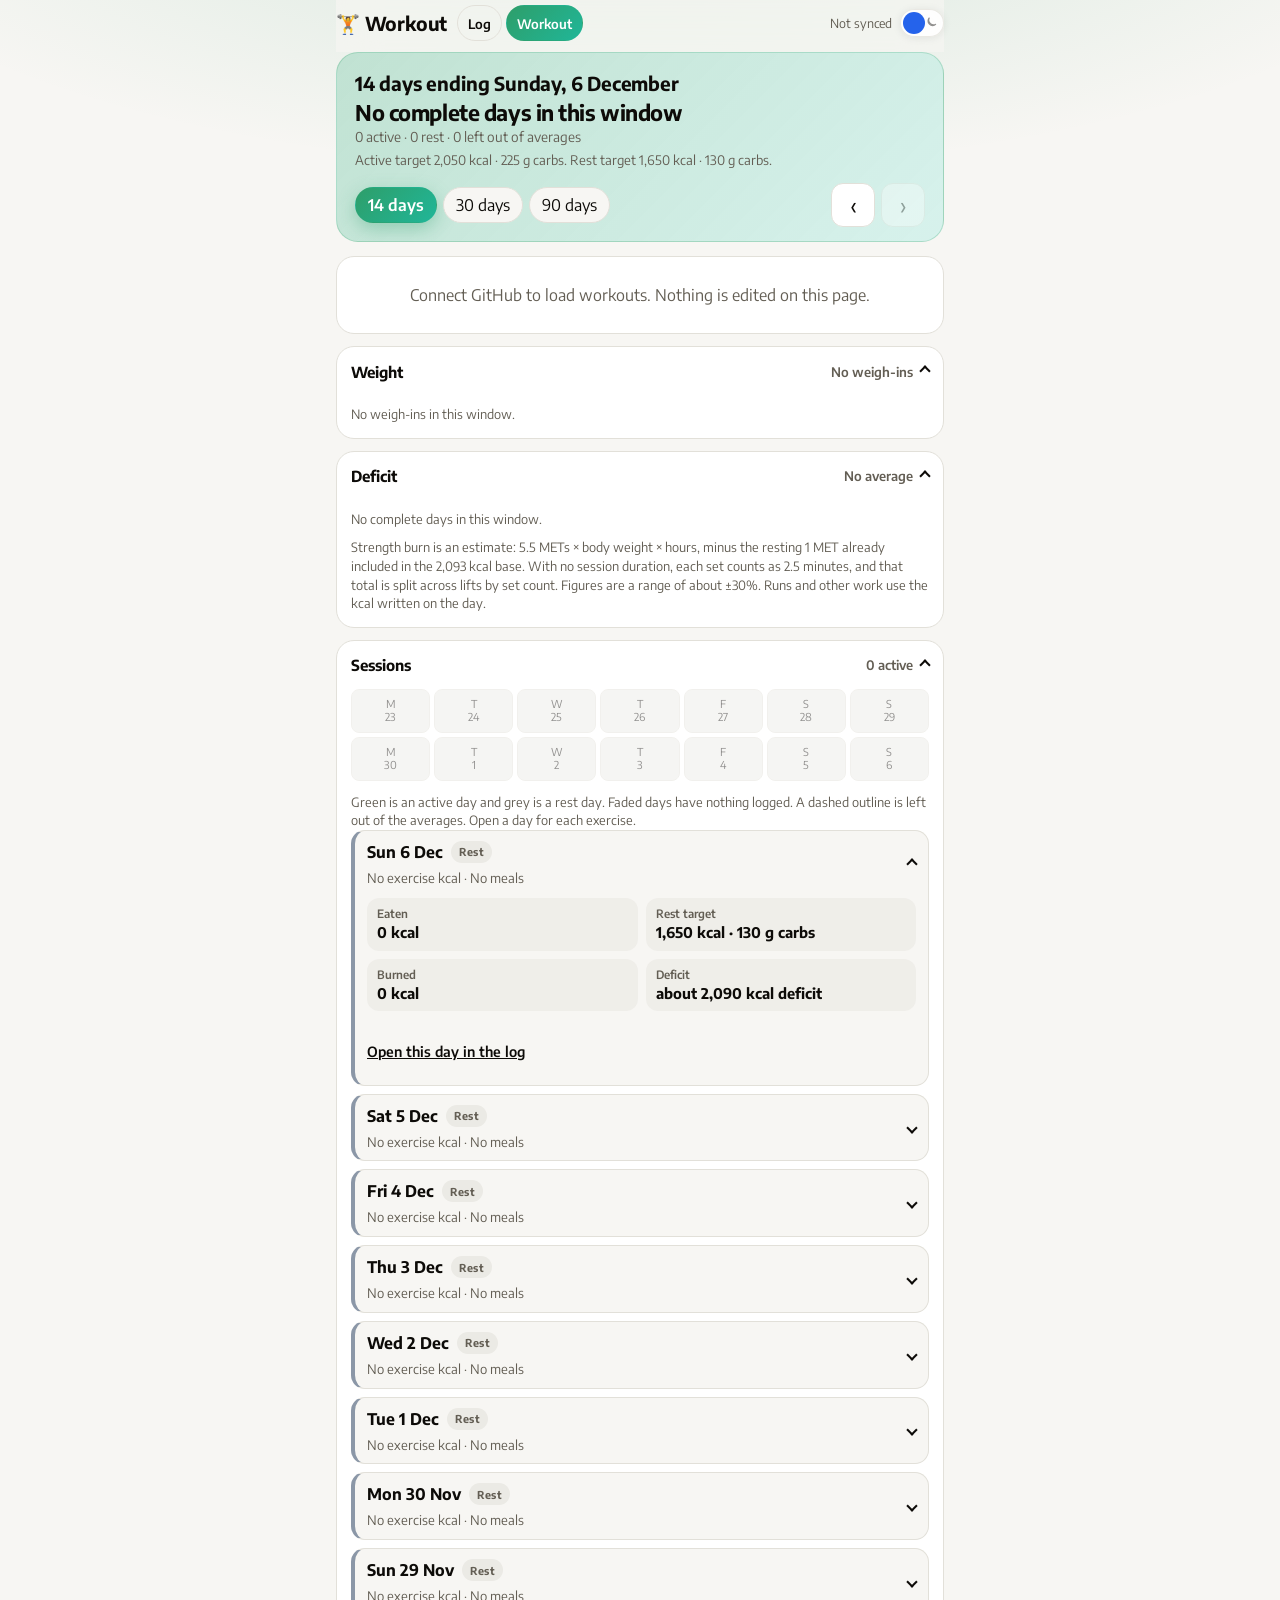
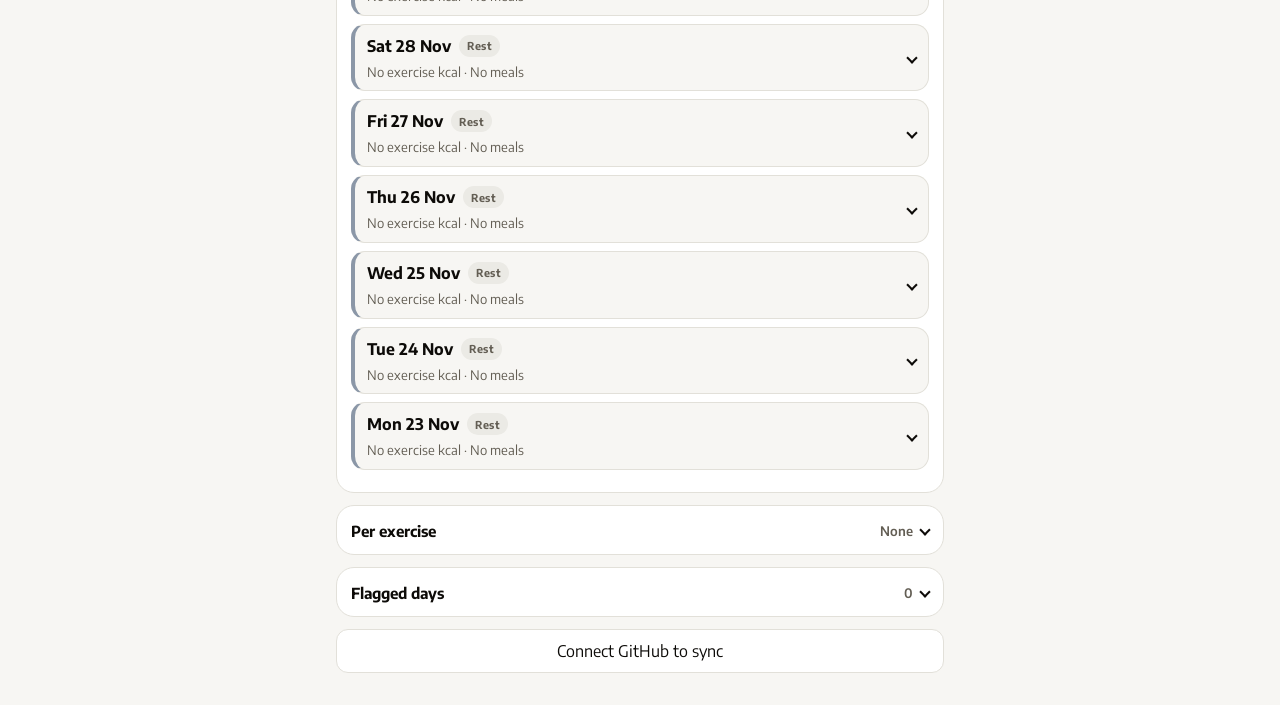
==== workout.html @ 5a5ca9d3 "Add a read-only Workout page with burn, deficit, and weight charts. Estimate strength kcal from stre" ====
<!DOCTYPE html>
<html lang="en">
<head>
  <meta charset="utf-8" />
  <meta name="viewport" content="width=device-width, initial-scale=1, viewport-fit=cover" />
  <meta name="theme-color" content="#f6f4ef" />
  <meta name="apple-mobile-web-app-capable" content="yes" />
  <meta name="apple-mobile-web-app-title" content="Workout" />
  <title>Workout</title>
  <link rel="icon" href="data:image/svg+xml,<svg xmlns='http://www.w3.org/2000/svg' viewBox='0 0 100 100'><text y='.9em' font-size='90'>🏋️</text></svg>" />
  <link rel="stylesheet" href="https://fonts.googleapis.com/css2?family=Encode+Sans:wght@400;500;600;700&display=swap" />
  <link rel="stylesheet" href="dong-ui/theme.css?v=1" />
  <link rel="stylesheet" href="styles.css?v=3" />
  <script src="dong-ui/theme.js"></script>
</head>
<body>
  <header>
    <div class="brand">
      <h1>🏋️ Workout</h1>
      <nav class="view-nav" aria-label="Sections">
        <a href="./">Log</a>
        <a href="workout.html" aria-current="page">Workout</a>
      </nav>
    </div>
    <span id="sync-label" aria-live="polite"></span>
    <button type="button" data-dong-theme-toggle aria-label="Toggle color theme"></button>
  </header>
  <p id="demo-banner" class="demo-banner" hidden>
    Sample data, shaped like the private log. This is not your nutrition file.
    <a href="workout.html">Load the GitHub log</a>
  </p>
  <section id="hero" class="hero">
    <div class="hero-text">
      <h2 id="period-label"></h2>
      <p id="remain-line"></p>
      <p id="score-line"></p>
      <p id="target-line"></p>
    </div>
    <div class="hero-foot spread">
      <div class="toggle" id="range-toggle"></div>
      <div class="period-nav">
        <button type="button" id="prev" aria-label="Earlier days">‹</button>
        <button type="button" id="today">Today</button>
        <button type="button" id="next" aria-label="Later days">›</button>
      </div>
    </div>
  </section>
  <main id="main"></main>
  <footer id="connect" hidden>
    <button type="button" id="btn-connect">Connect GitHub to sync</button>
  </footer>
  <script src="dong-ui/gh-sync.js?v=1"></script>
  <script src="core.js?v=3"></script>
  <script src="workout.js?v=1"></script>
</body>
</html>
---- dong-ui/theme.css ----
/**
 * dong-ui — CloudCLI-inspired design tokens (original reimplementation).
 * Light: warm cream. Dark: near-black. Toggle via html.dark + theme.js.
 */

:root {
  --background: 44 22% 96%;
  --foreground: 36 25% 4%;
  --card: 0 0% 100%;
  --card-foreground: 36 25% 4%;
  --popover: 0 0% 100%;
  --popover-foreground: 36 25% 4%;
  --primary: 221.2 83.2% 53.3%;
  --primary-foreground: 210 40% 98%;
  --secondary: 44 15% 91%;
  --secondary-foreground: 36 15% 18%;
  --muted: 44 15% 91%;
  --muted-foreground: 40 8% 36%;
  --accent: 44 15% 91%;
  --accent-foreground: 36 15% 18%;
  --destructive: 0 84.2% 60.2%;
  --destructive-foreground: 210 40% 98%;
  --border: 44 14% 87%;
  --input: 44 14% 87%;
  --ring: 221.2 83.2% 53.3%;
  --radius: 0.5rem;

  --bg-hex: #f6f4ef;
  --fg-hex: #0d0b08;
  --card-hex: #ffffff;
  --primary-hex: #2563eb;
  --muted-hex: #ebeae5;
  --muted-fg-hex: #5c574f;
  --border-hex: #e2e0d9;
  --theme-color: #f6f4ef;

  --nav-glass-bg: 44 22% 96% / 0.7;
  --nav-glass-blur: 20px;
  --nav-glass-saturate: 1.8;

  --font-sans: "Encode Sans", -apple-system, BlinkMacSystemFont, "Segoe UI",
    Roboto, "Helvetica Neue", Arial, sans-serif;
  --app-accent: hsl(var(--primary));

  /* Compatibility aliases for existing app CSS (do not clobber HSL tokens) */
  --bg: hsl(var(--background));
  --bg-deep: hsl(var(--secondary));
  --bg-mid: hsl(var(--secondary));
  --bg-raised: hsl(var(--card));
  --bg-card: hsl(var(--card));
  --bg-elevated: hsl(var(--secondary));
  --ink: hsl(var(--foreground));
  --text: hsl(var(--foreground));
  --text-dim: hsl(var(--muted-foreground));
  --text-mute: hsl(var(--muted-foreground));
  --muted-text: hsl(var(--muted-foreground));
  --line: hsl(var(--border));
  --surface: hsl(var(--card) / 0.85);
  --font-body: var(--font-sans);
  --font-ui: var(--font-sans);
  --font-display: var(--font-sans);

  color-scheme: light;
}

html.dark {
  --background: 0 0% 8%;
  --foreground: 40 8% 93%;
  --card: 0 0% 12%;
  --card-foreground: 40 8% 93%;
  --popover: 0 0% 12%;
  --popover-foreground: 40 8% 93%;
  --primary: 217.2 91.2% 59.8%;
  --primary-foreground: 0 0% 8%;
  --secondary: 0 0% 17%;
  --secondary-foreground: 40 8% 93%;
  --muted: 0 0% 17%;
  --muted-foreground: 0 0% 72%;
  --accent: 0 0% 17%;
  --accent-foreground: 40 8% 93%;
  --destructive: 0 62.8% 30.6%;
  --destructive-foreground: 40 8% 93%;
  --border: 0 0% 17%;
  --input: 0 0% 23%;
  --ring: 217.2 91.2% 59.8%;

  --bg-hex: #141414;
  --fg-hex: #efeeec;
  --card-hex: #1f1f1f;
  --primary-hex: #3b82f6;
  --muted-hex: #2b2b2b;
  --muted-fg-hex: #b8b8b8;
  --border-hex: #2b2b2b;
  --theme-color: #141414;

  --nav-glass-bg: 0 0% 12% / 0.55;
  --nav-glass-blur: 24px;
  --nav-glass-saturate: 1.6;

  --bg: hsl(var(--background));
  --bg-deep: hsl(0 0% 6%);
  --bg-mid: hsl(var(--secondary));
  --bg-raised: hsl(var(--card));
  --bg-card: hsl(var(--card));
  --bg-elevated: hsl(var(--secondary));
  --ink: hsl(var(--foreground));
  --text: hsl(var(--foreground));
  --text-dim: hsl(var(--muted-foreground));
  --text-mute: hsl(var(--muted-foreground));
  --muted-text: hsl(var(--muted-foreground));
  --line: hsl(var(--border));
  --surface: hsl(var(--card) / 0.9);

  color-scheme: dark;
}

*,
*::before,
*::after {
  box-sizing: border-box;
}

html {
  -webkit-text-size-adjust: 100%;
}

body {
  margin: 0;
  min-height: 100vh;
  font-family: var(--font-sans);
  color: hsl(var(--foreground));
  background: hsl(var(--background));
  -webkit-font-smoothing: antialiased;
  -moz-osx-font-smoothing: grayscale;
}

body,
div,
section,
article,
aside,
header,
footer,
nav,
main,
h1,
h2,
h3,
h4,
h5,
h6,
p,
span,
ul,
ol,
li,
table,
tr,
td,
th,
form,
label {
  transition: background-color 200ms ease-in-out, border-color 200ms ease-in-out,
    color 200ms ease-in-out;
}

@media (prefers-reduced-motion: reduce) {
  *,
  *::before,
  *::after {
    animation-duration: 0.01ms !important;
    animation-iteration-count: 1 !important;
    transition-duration: 0.01ms !important;
  }
}

.nav-glass {
  background: hsl(var(--nav-glass-bg));
  backdrop-filter: blur(var(--nav-glass-blur)) saturate(var(--nav-glass-saturate));
  -webkit-backdrop-filter: blur(var(--nav-glass-blur))
    saturate(var(--nav-glass-saturate));
}

.ui-card {
  background: hsl(var(--card));
  color: hsl(var(--card-foreground));
  border: 1px solid hsl(var(--border) / 0.7);
  border-radius: calc(var(--radius) + 4px);
  box-shadow: 0 1px 2px hsl(0 0% 0% / 0.04);
}

.ui-btn {
  display: inline-flex;
  align-items: center;
  justify-content: center;
  gap: 0.4rem;
  height: 2.5rem;
  padding: 0 1rem;
  border-radius: var(--radius);
  border: 1px solid transparent;
  font-family: var(--font-sans);
  font-size: 0.875rem;
  font-weight: 500;
  cursor: pointer;
  background: hsl(var(--primary));
  color: hsl(var(--primary-foreground));
  transition: background-color 150ms ease, border-color 150ms ease,
    transform 100ms ease;
}

.ui-btn:hover {
  filter: brightness(1.05);
}

.ui-btn:focus-visible {
  outline: none;
  box-shadow: 0 0 0 3px hsl(var(--ring) / 0.35);
}

.ui-btn-ghost {
  background: hsl(var(--secondary));
  color: hsl(var(--secondary-foreground));
  border-color: hsl(var(--border) / 0.6);
}

.dong-theme-toggle {
  position: fixed;
  top: max(0.75rem, env(safe-area-inset-top));
  right: max(0.75rem, env(safe-area-inset-right));
  z-index: 1000;
  display: inline-flex;
  align-items: center;
  justify-content: center;
  width: 2.75rem;
  height: 1.75rem;
  padding: 0;
  border: 1px solid hsl(var(--border) / 0.7);
  border-radius: 999px;
  background: hsl(var(--card) / 0.85);
  backdrop-filter: blur(12px) saturate(1.4);
  -webkit-backdrop-filter: blur(12px) saturate(1.4);
  color: hsl(var(--foreground));
  cursor: pointer;
  box-shadow: 0 1px 8px hsl(0 0% 0% / 0.08);
}

.dong-theme-toggle:focus-visible {
  outline: none;
  box-shadow: 0 0 0 3px hsl(var(--ring) / 0.35);
}

.dong-theme-toggle__track {
  position: relative;
  width: 100%;
  height: 100%;
  display: flex;
  align-items: center;
  justify-content: space-between;
  padding: 0 0.35rem;
}

.dong-theme-toggle__icon {
  width: 0.85rem;
  height: 0.85rem;
  opacity: 0.45;
}

.dong-theme-toggle__icon.is-active {
  opacity: 1;
  color: hsl(var(--primary));
}

.dong-theme-toggle__knob {
  position: absolute;
  top: 2px;
  left: 2px;
  width: calc(1.75rem - 6px);
  height: calc(1.75rem - 6px);
  border-radius: 999px;
  background: hsl(var(--primary));
  transition: transform 180ms cubic-bezier(0.4, 0, 0.2, 1);
  pointer-events: none;
}

html.dark .dong-theme-toggle__knob {
  transform: translateX(1rem);
}

.dong-topbar {
  position: sticky;
  top: 0;
  z-index: 50;
  display: flex;
  align-items: center;
  justify-content: space-between;
  gap: 0.75rem;
  min-height: 3rem;
  padding: 0.5rem 1rem;
  padding-top: max(0.5rem, env(safe-area-inset-top));
  border-bottom: 1px solid hsl(var(--border) / 0.5);
}

.dong-topbar .dong-theme-toggle {
  position: static;
}

.dong-home-link {
  display: inline-flex;
  align-items: center;
  justify-content: center;
  flex-shrink: 0;
  width: 44px;
  height: 44px;
  margin-left: auto;
  border-radius: 999px;
  color: hsl(var(--muted-foreground));
  text-decoration: none;
  transition: color 0.15s, background-color 0.15s;
}

.dong-home-link:hover,
.dong-home-link:focus-visible {
  color: hsl(var(--foreground));
  background: hsl(var(--muted-foreground) / 0.12);
}

/* App headers often push the toggle right with an auto margin; the link takes that role. */
.dong-home-link + .dong-theme-toggle {
  margin-left: 0 !important;
}
---- styles.css ----
body {
  --tint: 152 55% 40%;
  --tint2: 168 70% 42%;
  font-family: var(--font-sans);
  color: var(--ink);
  background:
    radial-gradient(1200px 420px at 50% -120px, hsl(var(--tint) / 0.16), transparent 70%),
    var(--bg);
  background-attachment: fixed;
  max-width: 640px;
  margin: 0 auto;
  padding: 0 max(16px, env(safe-area-inset-right)) 32px max(16px, env(safe-area-inset-left));
  transition: background 0.4s ease;
}

header {
  position: sticky;
  top: 0;
  z-index: 3;
  display: flex;
  align-items: center;
  flex-wrap: wrap;
  gap: 8px;
  min-height: calc(52px + env(safe-area-inset-top));
  padding-top: env(safe-area-inset-top);
  padding-bottom: 6px;
  background: hsl(var(--nav-glass-bg));
  backdrop-filter: blur(var(--nav-glass-blur)) saturate(var(--nav-glass-saturate));
  -webkit-backdrop-filter: blur(var(--nav-glass-blur)) saturate(var(--nav-glass-saturate));
}

.brand {
  display: flex;
  align-items: center;
  gap: 10px;
  min-width: 0;
}

.view-nav {
  display: flex;
  gap: 4px;
}

.view-nav a {
  display: inline-flex;
  align-items: center;
  justify-content: center;
  min-height: 36px;
  padding: 0 10px;
  border-radius: 999px;
  border: 1px solid var(--line);
  color: inherit;
  text-decoration: none;
  font-size: 0.82rem;
  font-weight: 600;
}

.view-nav a[aria-current="page"] {
  background: linear-gradient(135deg, hsl(var(--tint)), hsl(var(--tint2)));
  color: #fff;
  border-color: transparent;
}

header h1 {
  margin: 0;
  font-size: 1.2rem;
  font-weight: 700;
  letter-spacing: -0.01em;
}

#sync-label {
  flex: 1;
  min-width: 0;
  text-align: right;
  font-size: 0.78rem;
  color: var(--text-dim);
  white-space: nowrap;
  overflow: hidden;
  text-overflow: ellipsis;
}

header [data-dong-theme-toggle] {
  position: static;
  flex-shrink: 0;
}

.hero {
  position: relative;
  overflow: hidden;
  border-radius: 22px;
  padding: 18px 18px 14px;
  margin: 0 0 14px;
  background:
    linear-gradient(135deg, hsl(var(--tint) / 0.3), hsl(var(--tint2) / 0.18)),
    var(--bg-card);
  border: 1px solid hsl(var(--tint) / 0.25);
}

.hero-top {
  display: flex;
  align-items: center;
  gap: 14px;
}

.hero-text { min-width: 0; }

#period-label {
  margin: 0;
  font-size: 1.2rem;
  font-weight: 700;
  letter-spacing: -0.01em;
}

#remain-line {
  margin: 4px 0 0;
  font-size: 1.35rem;
  font-weight: 700;
  letter-spacing: -0.02em;
}

#score-line {
  margin: 2px 0 0;
  font-size: 0.85rem;
  color: var(--text-dim);
}

.hero-foot {
  display: flex;
  align-items: center;
  justify-content: flex-end;
  gap: 10px;
  margin-top: 14px;
}

#ring.ring {
  --p: 0;
  width: 112px;
  height: 112px;
  flex-shrink: 0;
  border-radius: 50%;
  background: conic-gradient(#f4f7f2 calc(var(--p) * 1%), hsl(0 0% 100% / 0.22) 0);
  -webkit-mask: radial-gradient(circle, transparent 68%, #000 70%);
  mask: radial-gradient(circle, transparent 68%, #000 70%);
}

#ring.over {
  background: conic-gradient(hsl(4 85% 62%) calc(var(--p) * 1%), hsl(0 0% 100% / 0.22) 0);
}

.period-nav {
  display: flex;
  gap: 6px;
}

#prev,
#next,
#today {
  min-width: 44px;
  min-height: 44px;
  border-radius: 12px;
  border: 1px solid var(--line);
  background: var(--bg-card);
  color: inherit;
  font: inherit;
  font-size: 1rem;
  padding: 0 12px;
  cursor: pointer;
}

#prev,
#next {
  font-size: 1.4rem;
  line-height: 1;
}

#prev:disabled,
#next:disabled {
  opacity: 0.35;
  cursor: default;
}

.card {
  background: var(--bg-card);
  border: 1px solid var(--line);
  border-radius: 18px;
  padding: 14px 16px;
  margin: 0 0 12px;
}

.card h3 {
  margin: 0 0 10px;
  font-size: 0.95rem;
  font-weight: 700;
}

.card.empty {
  text-align: center;
  color: var(--text-dim);
  padding: 28px 16px;
}

.card.note p {
  margin: 0;
  line-height: 1.45;
}

.macros {
  display: grid;
  grid-template-columns: 1fr;
  gap: 12px;
}

.macro .name {
  font-size: 0.82rem;
  font-weight: 600;
  color: var(--text-dim);
}

.macro .nums {
  margin: 2px 0 6px;
  font-size: 0.92rem;
  white-space: nowrap;
}

.macro .bar {
  display: block;
  height: 8px;
  border-radius: 99px;
  background: hsl(var(--muted));
  overflow: hidden;
}

.macro .bar > i {
  display: block;
  height: 100%;
  width: 0;
  border-radius: inherit;
  background: hsl(var(--tint));
}

.macro.over .bar > i {
  background: hsl(4 80% 56%);
}

.meal-head {
  display: flex;
  justify-content: space-between;
  align-items: baseline;
  gap: 8px;
}

.meal-head h4 {
  margin: 0;
  font-size: 1rem;
  font-weight: 600;
}

.item,
.ex-row {
  display: grid;
  grid-template-columns: 1fr auto auto;
  gap: 8px;
  padding: 6px 0;
  border-top: 1px solid var(--line);
  font-size: 0.92rem;
}

.item .qty,
.item .kcal,
.ex-row .kcal {
  color: var(--text-dim);
}

.chart .guide {
  stroke: var(--text-dim);
}

.toggle {
  display: flex;
  gap: 6px;
  margin: 0 0 10px;
}

.toggle button {
  font: inherit;
  border: 1px solid var(--line);
  background: var(--bg);
  color: inherit;
  border-radius: 999px;
  padding: 6px 12px;
  min-height: 36px;
  cursor: pointer;
}

.toggle button.on {
  background: linear-gradient(135deg, hsl(var(--tint)), hsl(var(--tint2)));
  color: #fff;
  border-color: transparent;
  font-weight: 600;
  box-shadow: 0 6px 18px hsl(var(--tint) / 0.35);
}

.chart-label {
  margin: 12px 0 4px;
  font-size: 0.78rem;
  font-weight: 600;
  color: var(--text-dim);
}

.chart svg {
  width: 100%;
  height: auto;
  display: block;
}

ul.insights {
  margin: 0;
  padding-left: 1.1rem;
}

ul.insights li {
  margin: 0.3rem 0;
}

.heat-head {
  display: grid;
  grid-template-columns: repeat(7, 1fr);
  gap: 4px;
  margin-bottom: 4px;
  font-size: 0.72rem;
  color: var(--text-dim);
  text-align: center;
}

.heat {
  display: grid;
  grid-template-columns: repeat(7, 1fr);
  gap: 4px;
}

.heat a {
  aspect-ratio: 1;
  border-radius: 8px;
  display: flex;
  align-items: center;
  justify-content: center;
  text-decoration: none;
  color: inherit;
  font-size: 0.75rem;
  background: hsl(var(--muted));
}

.heat a.green {
  background: hsl(152 55% 40% / 0.85);
  color: #fff;
}

.heat a.yellow {
  background: hsl(42 90% 52% / 0.9);
  color: #1a1a1a;
}

.heat a.red {
  background: hsl(4 75% 55% / 0.85);
  color: #fff;
}

.heat a.grey {
  background: hsl(var(--muted));
}

.heat a.out {
  opacity: 0.35;
}

.heat a.partial {
  background: hsl(42 80% 52% / 0.55);
  color: #1a1a1a;
}

.heat a.today {
  outline: 2px solid hsl(var(--tint));
  outline-offset: 1px;
}

#connect {
  margin-top: 8px;
  padding-bottom: env(safe-area-inset-bottom);
}

#connect[hidden] {
  display: none;
}

#btn-connect {
  width: 100%;
  min-height: 44px;
  font: inherit;
  border-radius: 12px;
  border: 1px solid var(--line);
  background: var(--bg-card);
  color: inherit;
  cursor: pointer;
}

button:focus-visible,
.toggle button:focus-visible,
.view-nav a:focus-visible,
.fold > summary:focus-visible,
.session > summary:focus-visible,
.day-strip button:focus-visible {
  outline: 2px solid hsl(var(--tint));
  outline-offset: 2px;
}

.hero-foot.spread {
  justify-content: space-between;
  flex-wrap: wrap;
}

.hero-foot .toggle {
  margin: 0;
}

#target-line {
  margin: 6px 0 0;
  font-size: 0.82rem;
  color: var(--text-dim);
  line-height: 1.4;
}

.demo-banner {
  margin: 0 0 12px;
  padding: 10px 12px;
  border-radius: 12px;
  background: hsl(42 90% 52% / 0.2);
  border: 1px solid hsl(42 80% 46% / 0.45);
  font-size: 0.85rem;
  line-height: 1.4;
}

.demo-banner a {
  color: inherit;
  font-weight: 600;
}

.fold {
  background: var(--bg-card);
  border: 1px solid var(--line);
  border-radius: 18px;
  margin: 0 0 12px;
}

.fold > summary,
.session > summary {
  list-style: none;
  cursor: pointer;
}

.fold > summary::-webkit-details-marker,
.session > summary::-webkit-details-marker {
  display: none;
}

.fold > summary::marker,
.session > summary::marker {
  content: "";
}

.fold > summary {
  display: flex;
  align-items: center;
  gap: 8px;
  min-height: 48px;
  padding: 12px 14px;
}

.fold-title {
  font-size: 0.95rem;
  font-weight: 700;
}

.fold-aside {
  margin-left: auto;
  max-width: 58%;
  color: var(--text-dim);
  font-size: 0.82rem;
  font-weight: 600;
  text-align: right;
  overflow-wrap: anywhere;
}

.fold-body {
  padding: 0 14px 14px;
}

.chev {
  width: 8px;
  height: 8px;
  border-right: 2px solid currentColor;
  border-bottom: 2px solid currentColor;
  transform: rotate(45deg);
  flex: 0 0 auto;
}

details[open] > summary .chev {
  transform: rotate(-135deg);
}

.method,
.hint {
  margin: 10px 0 0;
  color: var(--text-dim);
  font-size: 0.8rem;
  line-height: 1.45;
}

.legend {
  display: flex;
  flex-wrap: wrap;
  gap: 8px 14px;
  margin: 8px 0 0;
  padding: 0;
  list-style: none;
  font-size: 0.78rem;
  color: var(--text-dim);
}

.legend i {
  display: inline-block;
  width: 16px;
  height: 4px;
  margin-right: 6px;
  border-radius: 99px;
  vertical-align: middle;
}

.legend .swatch-weight { background: hsl(152 55% 40%); }
.legend .swatch-average { background: hsl(221 83% 53%); }
.legend .swatch-start { background: hsl(42 80% 46%); }
.legend .swatch-goal { background: hsl(4 70% 52%); }
.legend .swatch-deficit { background: hsl(152 55% 40%); }
.legend .swatch-surplus { background: hsl(4 75% 55%); }

.chart text {
  fill: var(--text-dim);
  font-size: 11px;
  font-family: var(--font-sans);
}

.chart .weigh-line { stroke: hsl(152 55% 40%); }
.chart .average-line { stroke: hsl(221 83% 53%); }
.chart .start-line { stroke: hsl(42 80% 46%); }
.chart .goal-line { stroke: hsl(4 70% 52%); }
.chart .weigh-dot { fill: hsl(152 55% 40%); }
.chart .bar-deficit { fill: hsl(152 55% 40%); }
.chart .bar-surplus { fill: hsl(4 75% 55%); }
.chart .zero-line { stroke: var(--text-dim); }

.day-strip {
  display: grid;
  grid-template-columns: repeat(7, 1fr);
  gap: 4px;
  margin: 0 0 12px;
}

.day-strip button {
  min-height: 44px;
  border-radius: 8px;
  border: 1px solid var(--line);
  background: hsl(var(--muted));
  color: inherit;
  font: inherit;
  font-size: 0.68rem;
  line-height: 1.15;
  padding: 4px 2px;
  cursor: pointer;
}

.day-strip button.active-day {
  background: hsl(152 55% 40% / 0.9);
  color: #fff;
  border-color: transparent;
}

.day-strip button.rest-day {
  background: hsl(215 16% 70% / 0.35);
}

.day-strip button.gap-day {
  opacity: 0.45;
}

.day-strip button.left-out {
  outline: 2px dashed hsl(42 80% 46%);
  outline-offset: -3px;
}

.session {
  border: 1px solid var(--line);
  border-radius: 14px;
  margin: 0 0 8px;
  background: var(--bg);
  scroll-margin-top: 112px;
}

.session.training { border-left: 4px solid hsl(152 55% 40%); }
.session.rest { border-left: 4px solid hsl(215 14% 60%); }

.session > summary {
  display: flex;
  align-items: center;
  gap: 8px;
  min-height: 48px;
  padding: 10px 12px;
}

.session-main {
  flex: 1;
  min-width: 0;
  display: flex;
  flex-wrap: wrap;
  gap: 6px 8px;
  align-items: center;
}

.session-date {
  font-weight: 700;
}

.session-meta {
  flex: 1 0 100%;
  color: var(--text-dim);
  font-size: 0.82rem;
  line-height: 1.35;
}

.session-body {
  padding: 0 12px 12px;
}

.badge {
  display: inline-flex;
  align-items: center;
  min-height: 22px;
  padding: 0 8px;
  border-radius: 999px;
  font-size: 0.68rem;
  font-weight: 700;
  letter-spacing: 0.02em;
}

.badge.active {
  background: hsl(152 55% 40% / 0.18);
  color: hsl(152 45% 26%);
}

.badge.rest {
  background: hsl(var(--muted));
  color: var(--text-dim);
}

.badge.flag {
  background: hsl(42 80% 50% / 0.28);
  color: inherit;
}

html.dark .badge.active {
  color: hsl(152 55% 74%);
}

.stats {
  display: grid;
  grid-template-columns: 1fr 1fr;
  gap: 8px;
  margin: 2px 0 10px;
}

.stat {
  background: hsl(var(--muted) / 0.65);
  border-radius: 12px;
  padding: 8px 10px;
  min-width: 0;
}

.stat-label {
  display: block;
  font-size: 0.72rem;
  color: var(--text-dim);
  font-weight: 600;
}

.stat-value {
  display: block;
  margin-top: 2px;
  font-size: 0.92rem;
  font-weight: 700;
  line-height: 1.3;
}

.lift {
  padding: 8px 0;
  border-top: 1px solid var(--line);
}

.lift-head {
  display: flex;
  justify-content: space-between;
  align-items: baseline;
  gap: 8px;
  font-size: 0.92rem;
}

.lift-head .kcal,
.sets {
  color: var(--text-dim);
}

.sets {
  margin: 4px 0 0;
  font-size: 0.82rem;
  line-height: 1.4;
}

.subhead {
  margin: 12px 0 4px;
  font-size: 0.78rem;
  font-weight: 700;
  color: var(--text-dim);
}

.break-row,
.flag-row {
  display: flex;
  justify-content: space-between;
  align-items: baseline;
  gap: 8px;
  padding: 8px 0;
  border-top: 1px solid var(--line);
  font-size: 0.92rem;
}

.flag-row a {
  color: inherit;
  font-weight: 600;
}

.break-meta,
.flag-row span {
  color: var(--text-dim);
  font-size: 0.8rem;
  text-align: right;
}

.log-link {
  display: inline-flex;
  align-items: center;
  min-height: 44px;
  margin-top: 8px;
  color: inherit;
  font-weight: 600;
  font-size: 0.88rem;
}

@media (max-width: 560px) {
  .brand {
    flex: 1 0 100%;
    flex-wrap: wrap;
  }

  .view-nav {
    flex: 1 0 100%;
  }

  .view-nav a {
    flex: 1;
    min-height: 44px;
  }
}

@media (min-width: 480px) {
  .macros {
    grid-template-columns: repeat(3, 1fr);
  }
}

@media (prefers-reduced-motion: reduce) {
  * { transition: none !important; }
}
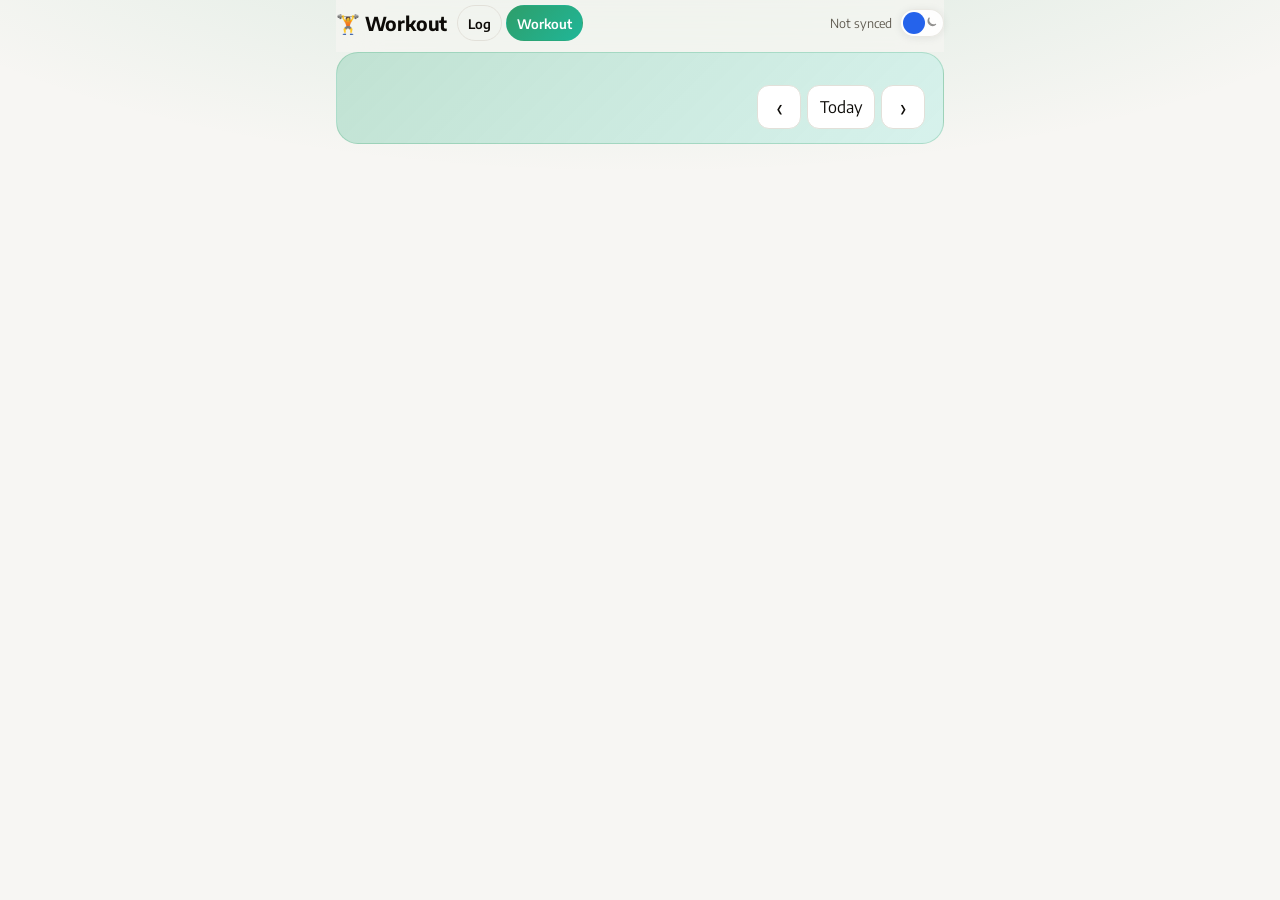
==== commit 93d23506: "Keep incomplete days out of the deficit figure and sharpen chart contrast. A partial or meal-less da" ====
--- a/workout.html
+++ b/workout.html
@@ -10,7 +10,7 @@
   <link rel="icon" href="data:image/svg+xml,<svg xmlns='http://www.w3.org/2000/svg' viewBox='0 0 100 100'><text y='.9em' font-size='90'>🏋️</text></svg>" />
   <link rel="stylesheet" href="https://fonts.googleapis.com/css2?family=Encode+Sans:wght@400;500;600;700&display=swap" />
   <link rel="stylesheet" href="dong-ui/theme.css?v=1" />
-  <link rel="stylesheet" href="styles.css?v=3" />
+  <link rel="stylesheet" href="styles.css?v=4" />
   <script src="dong-ui/theme.js"></script>
 </head>
 <body>
@@ -51,6 +51,6 @@
   </footer>
   <script src="dong-ui/gh-sync.js?v=1"></script>
   <script src="core.js?v=3"></script>
-  <script src="workout.js?v=1"></script>
+  <script src="workout.js?v=2"></script>
 </body>
 </html>
--- a/styles.css
+++ b/styles.css
@@ -548,14 +548,23 @@
   font-family: var(--font-sans);
 }
 
-.chart .weigh-line { stroke: hsl(152 55% 40%); }
-.chart .average-line { stroke: hsl(221 83% 53%); }
-.chart .start-line { stroke: hsl(42 80% 46%); }
-.chart .goal-line { stroke: hsl(4 70% 52%); }
-.chart .weigh-dot { fill: hsl(152 55% 40%); }
-.chart .bar-deficit { fill: hsl(152 55% 40%); }
-.chart .bar-surplus { fill: hsl(4 75% 55%); }
+.chart .weigh-line { stroke: hsl(152 55% 36%); }
+.chart .average-line { stroke: hsl(221 83% 48%); }
+.chart .start-line { stroke: hsl(42 80% 42%); }
+.chart .goal-line { stroke: hsl(4 70% 48%); }
+.chart .weigh-dot { fill: hsl(152 55% 36%); }
+.chart .bar-deficit { fill: hsl(152 55% 38%); }
+.chart .bar-surplus { fill: hsl(4 75% 52%); }
 .chart .zero-line { stroke: var(--text-dim); }
+
+html.dark .chart .weigh-line,
+html.dark .chart .weigh-dot { stroke: hsl(152 52% 64%); fill: hsl(152 52% 64%); }
+html.dark .chart .weigh-line { fill: none; }
+html.dark .chart .average-line { stroke: hsl(217 92% 72%); }
+html.dark .chart .start-line { stroke: hsl(42 90% 64%); }
+html.dark .chart .goal-line { stroke: hsl(4 85% 68%); }
+html.dark .chart .bar-deficit { fill: hsl(152 48% 46%); }
+html.dark .chart .bar-surplus { fill: hsl(4 75% 58%); }
 
 .day-strip {
   display: grid;
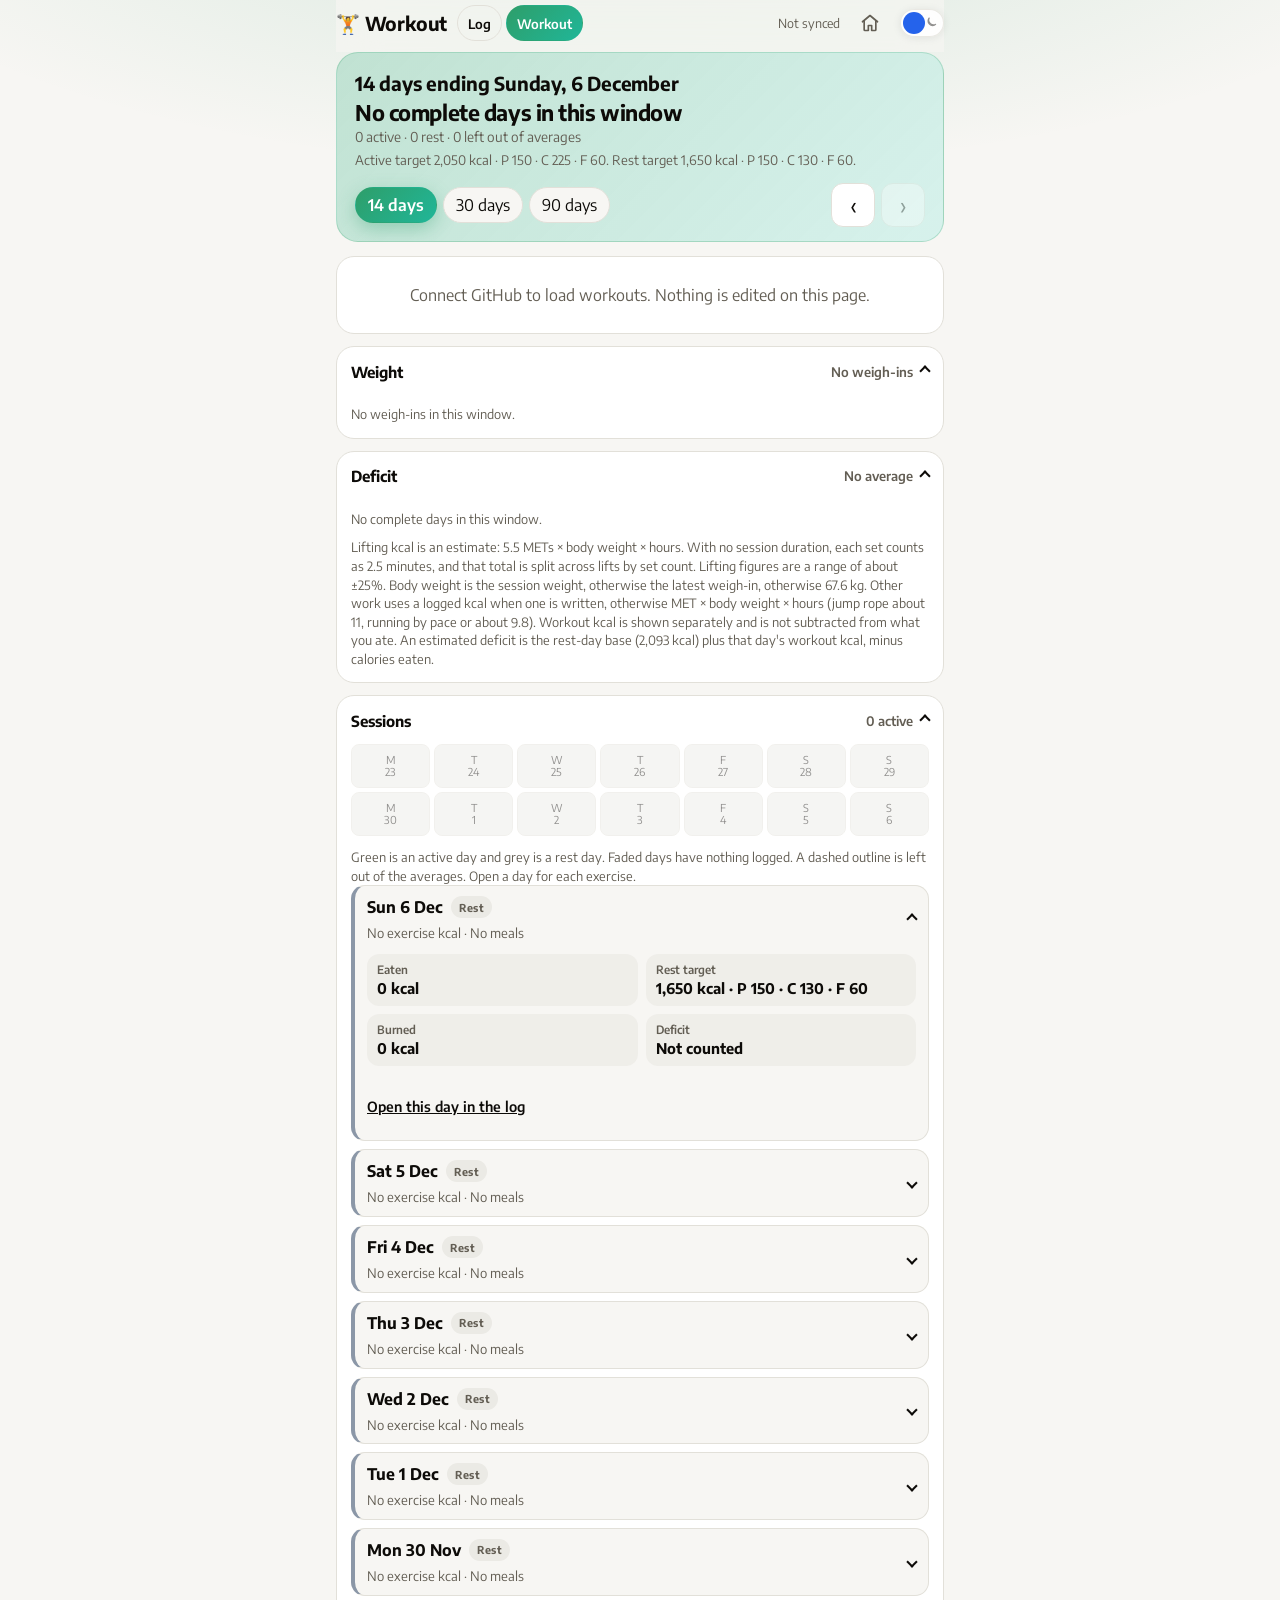
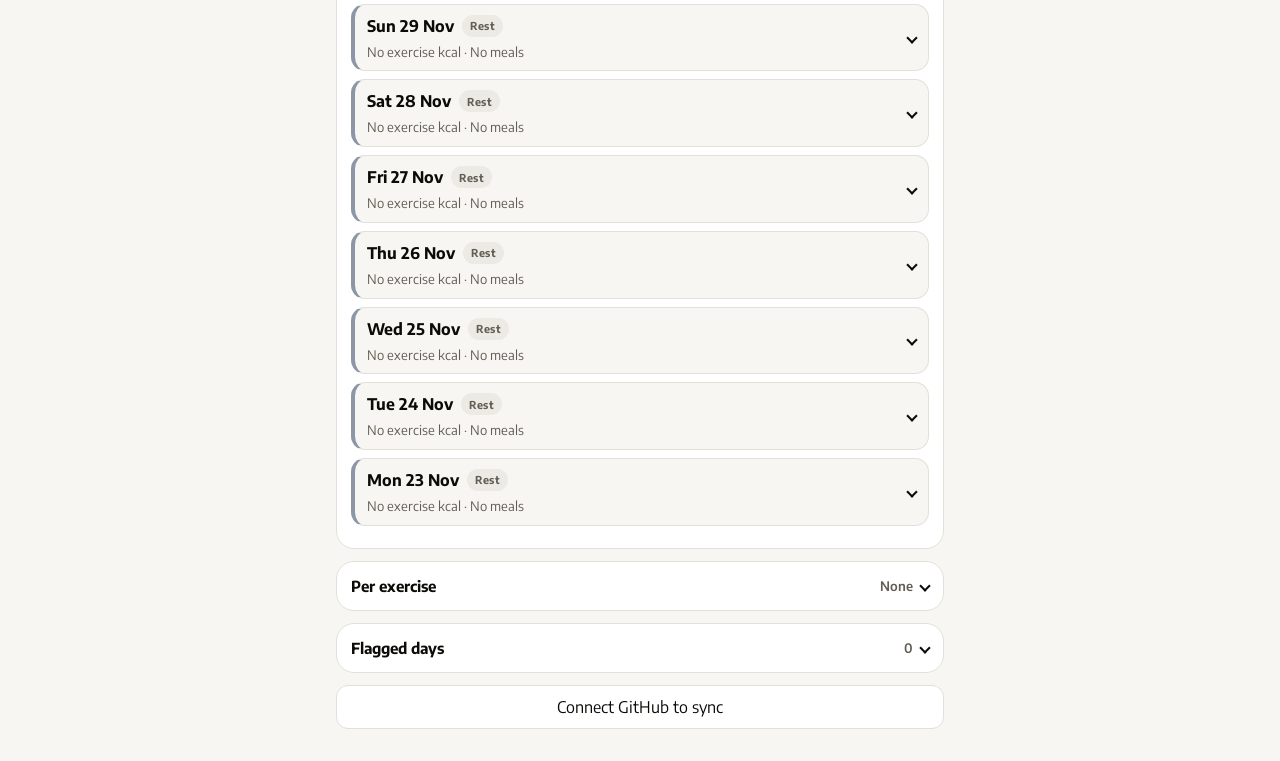
==== commit 9046115e: "Ship training and rest day targets without eating back workout calories. A day is training when it h" ====
--- a/workout.html
+++ b/workout.html
@@ -10,7 +10,7 @@
   <link rel="icon" href="data:image/svg+xml,<svg xmlns='http://www.w3.org/2000/svg' viewBox='0 0 100 100'><text y='.9em' font-size='90'>🏋️</text></svg>" />
   <link rel="stylesheet" href="https://fonts.googleapis.com/css2?family=Encode+Sans:wght@400;500;600;700&display=swap" />
   <link rel="stylesheet" href="dong-ui/theme.css?v=1" />
-  <link rel="stylesheet" href="styles.css?v=4" />
+  <link rel="stylesheet" href="styles.css?v=5" />
   <script src="dong-ui/theme.js"></script>
 </head>
 <body>
@@ -23,6 +23,7 @@
       </nav>
     </div>
     <span id="sync-label" aria-live="polite"></span>
+    <a class="dong-home-link" href="https://dong-xuyong.github.io/" aria-label="Back to all apps" title="All apps"><svg viewBox="0 0 24 24" width="20" height="20" fill="none" stroke="currentColor" stroke-width="2" stroke-linecap="round" stroke-linejoin="round" aria-hidden="true"><path d="M3 10.5 12 3l9 7.5"/><path d="M5 9.5V20a1 1 0 0 0 1 1h4v-6h4v6h4a1 1 0 0 0 1-1V9.5"/></svg></a>
     <button type="button" data-dong-theme-toggle aria-label="Toggle color theme"></button>
   </header>
   <p id="demo-banner" class="demo-banner" hidden>
@@ -50,7 +51,7 @@
     <button type="button" id="btn-connect">Connect GitHub to sync</button>
   </footer>
   <script src="dong-ui/gh-sync.js?v=1"></script>
-  <script src="core.js?v=3"></script>
-  <script src="workout.js?v=2"></script>
+  <script src="core.js?v=5"></script>
+  <script src="workout.js?v=3"></script>
 </body>
 </html>
--- a/styles.css
+++ b/styles.css
@@ -187,10 +187,19 @@
   margin: 0 0 12px;
 }
 
-.card h3 {
+.card h3,
+.card > summary {
   margin: 0 0 10px;
   font-size: 0.95rem;
   font-weight: 700;
+}
+
+.card > summary {
+  cursor: pointer;
+}
+
+.card:not([open]) > summary {
+  margin-bottom: 0;
 }
 
 .card.empty {
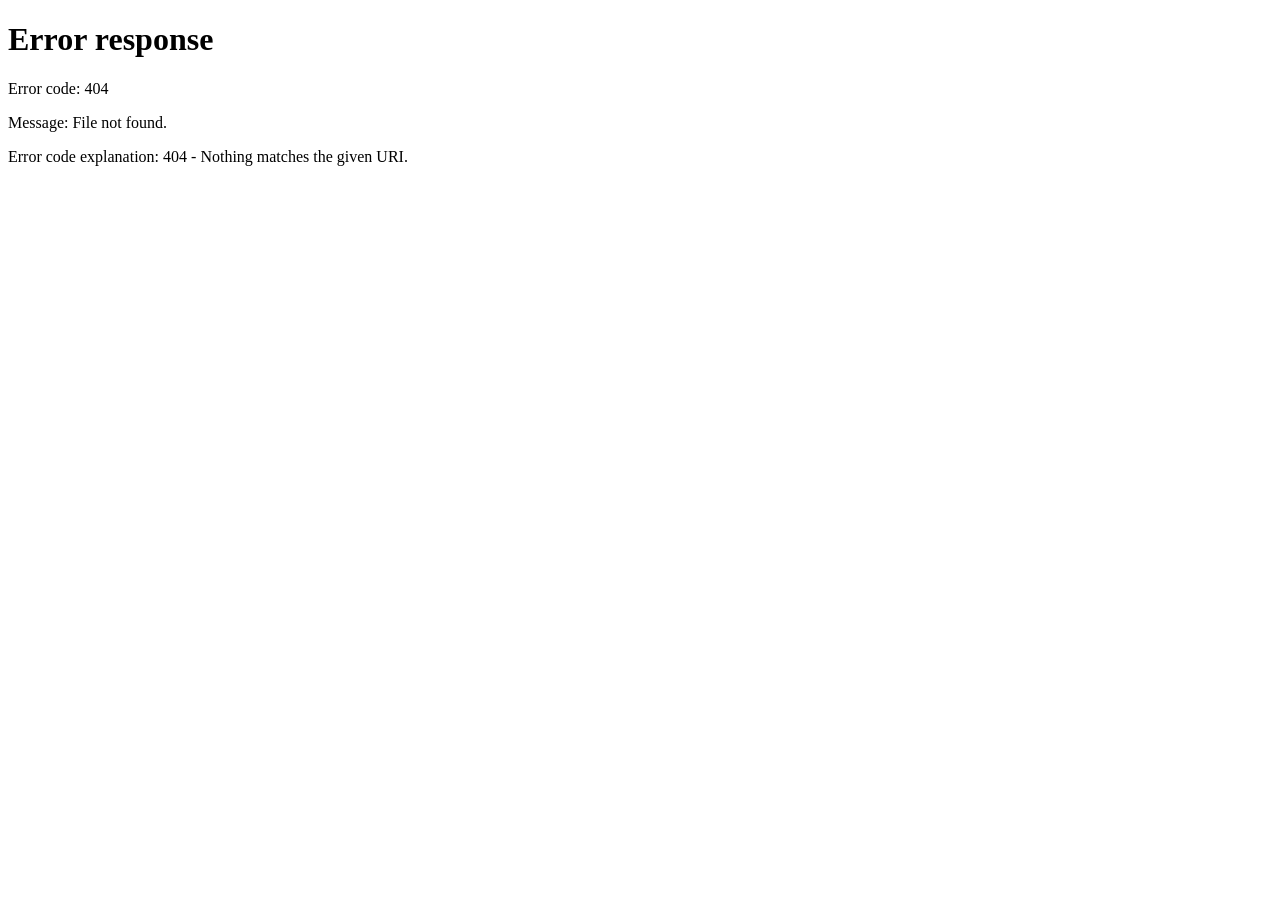
==== commit 3c6b0465: "Redirect nutrition pages to Health · Nutrition. Replace the log and workout pages with stubs that ke" ====
--- a/workout.html
+++ b/workout.html
@@ -2,56 +2,16 @@
 <html lang="en">
 <head>
   <meta charset="utf-8" />
-  <meta name="viewport" content="width=device-width, initial-scale=1, viewport-fit=cover" />
-  <meta name="theme-color" content="#f6f4ef" />
-  <meta name="apple-mobile-web-app-capable" content="yes" />
-  <meta name="apple-mobile-web-app-title" content="Workout" />
-  <title>Workout</title>
-  <link rel="icon" href="data:image/svg+xml,<svg xmlns='http://www.w3.org/2000/svg' viewBox='0 0 100 100'><text y='.9em' font-size='90'>🏋️</text></svg>" />
-  <link rel="stylesheet" href="https://fonts.googleapis.com/css2?family=Encode+Sans:wght@400;500;600;700&display=swap" />
-  <link rel="stylesheet" href="dong-ui/theme.css?v=1" />
-  <link rel="stylesheet" href="styles.css?v=5" />
-  <script src="dong-ui/theme.js"></script>
+  <meta name="viewport" content="width=device-width, initial-scale=1" />
+  <meta name="robots" content="noindex" />
+  <title>Moved: Health · Nutrition</title>
+  <script>
+    location.replace("/health/nutrition/workout.html" + location.search + location.hash);
+  </script>
+  <noscript><meta http-equiv="refresh" content="0; url=/health/nutrition/workout.html" /></noscript>
+  <link rel="canonical" href="https://dong-xuyong.github.io/health/nutrition/workout.html" />
 </head>
 <body>
-  <header>
-    <div class="brand">
-      <h1>🏋️ Workout</h1>
-      <nav class="view-nav" aria-label="Sections">
-        <a href="./">Log</a>
-        <a href="workout.html" aria-current="page">Workout</a>
-      </nav>
-    </div>
-    <span id="sync-label" aria-live="polite"></span>
-    <a class="dong-home-link" href="https://dong-xuyong.github.io/" aria-label="Back to all apps" title="All apps"><svg viewBox="0 0 24 24" width="20" height="20" fill="none" stroke="currentColor" stroke-width="2" stroke-linecap="round" stroke-linejoin="round" aria-hidden="true"><path d="M3 10.5 12 3l9 7.5"/><path d="M5 9.5V20a1 1 0 0 0 1 1h4v-6h4v6h4a1 1 0 0 0 1-1V9.5"/></svg></a>
-    <button type="button" data-dong-theme-toggle aria-label="Toggle color theme"></button>
-  </header>
-  <p id="demo-banner" class="demo-banner" hidden>
-    Sample data, shaped like the private log. This is not your nutrition file.
-    <a href="workout.html">Load the GitHub log</a>
-  </p>
-  <section id="hero" class="hero">
-    <div class="hero-text">
-      <h2 id="period-label"></h2>
-      <p id="remain-line"></p>
-      <p id="score-line"></p>
-      <p id="target-line"></p>
-    </div>
-    <div class="hero-foot spread">
-      <div class="toggle" id="range-toggle"></div>
-      <div class="period-nav">
-        <button type="button" id="prev" aria-label="Earlier days">‹</button>
-        <button type="button" id="today">Today</button>
-        <button type="button" id="next" aria-label="Later days">›</button>
-      </div>
-    </div>
-  </section>
-  <main id="main"></main>
-  <footer id="connect" hidden>
-    <button type="button" id="btn-connect">Connect GitHub to sync</button>
-  </footer>
-  <script src="dong-ui/gh-sync.js?v=1"></script>
-  <script src="core.js?v=5"></script>
-  <script src="workout.js?v=3"></script>
+  <p>Moved to <a href="/health/nutrition/workout.html">Health · Nutrition</a>.</p>
 </body>
 </html>
